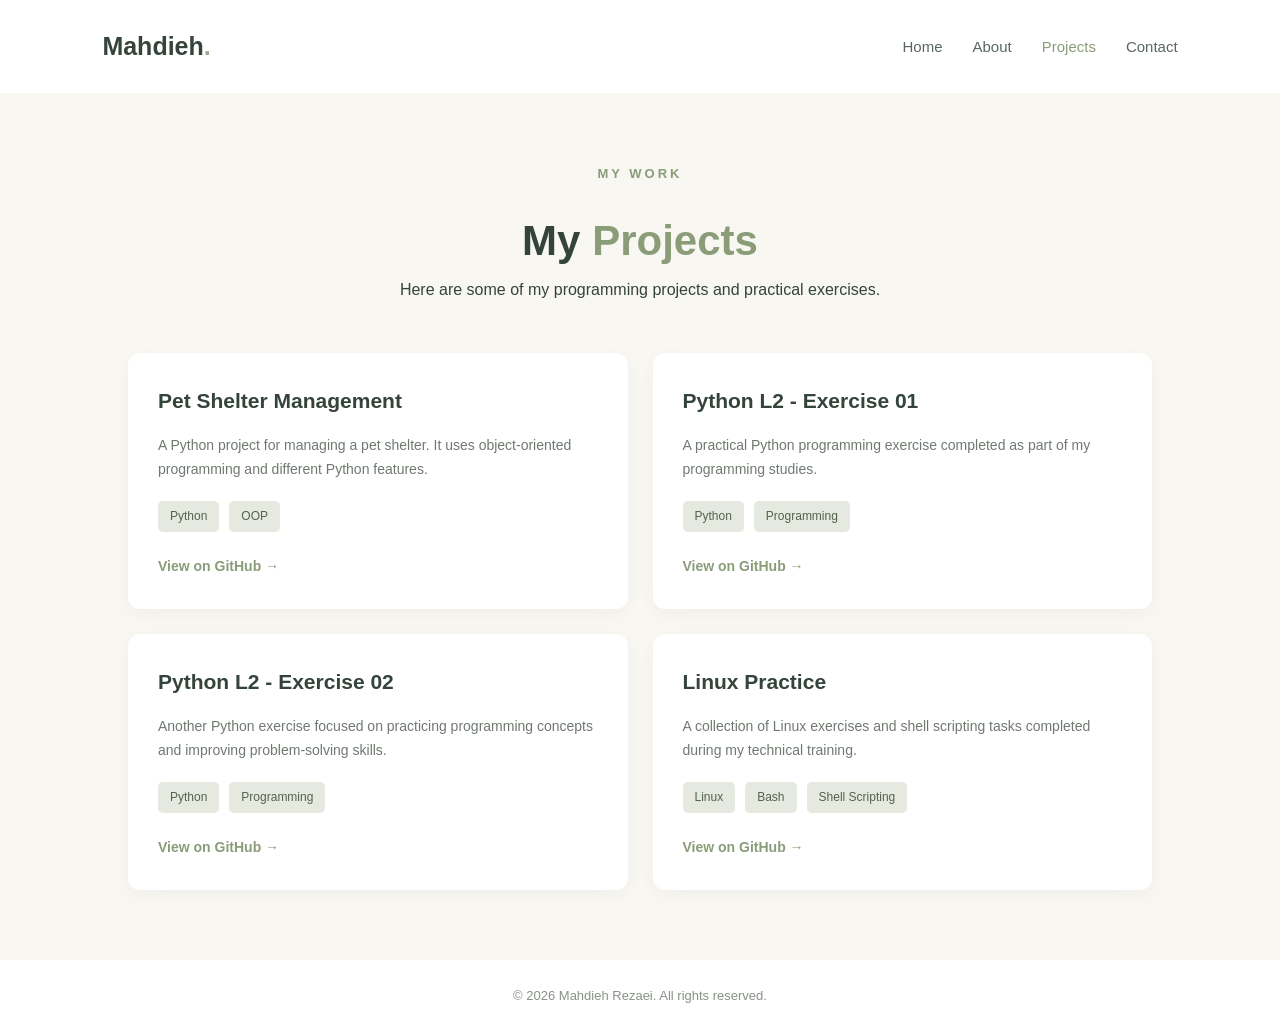
==== projects.html @ 9610d5e5 "Initial portfolio website" ====
<!DOCTYPE html>
<html lang="en">
<head>
    <meta charset="UTF-8">
    <meta name="viewport" content="width=device-width, initial-scale=1.0">
    <meta name="description" content="Explore Python and Linux projects by Mahdieh Rezaei.">
    <title>Projects | Mahdieh Rezaei</title>
    <link rel="stylesheet" href="css/style.css">
</head>
<body>

    <header class="header">
        <nav class="navbar">
            <a href="index.html" class="logo">Mahdieh<span>.</span></a>

            <ul class="nav-links">
                <li><a href="index.html">Home</a></li>
                <li><a href="about.html">About</a></li>
                <li><a href="projects.html" class="active">Projects</a></li>
                <li><a href="contact.html">Contact</a></li>
            </ul>
        </nav>
    </header>

    <main class="projects-section">

        <div class="section-heading">
            <p class="subtitle">MY WORK</p>
            <h1>My <span>Projects</span></h1>
            <p>
                Here are some of my programming projects
                and practical exercises.
            </p>
        </div>

        <div class="projects-grid">

            <div class="project-card">
                <h2>Pet Shelter Management</h2>

                <p>
                    A Python project for managing a pet shelter.
                    It uses object-oriented programming and
                    different Python features.
                </p>

                <div class="project-tags">
                    <span>Python</span>
                    <span>OOP</span>
                </div>

                <a href="https://github.com/MahdiehRezaei/python-pet-shelter"
                   target="_blank"
                   rel="noopener noreferrer"
                   class="project-link">
                    View on GitHub →
                </a>
            </div>

            <div class="project-card">
                <h2>Python L2 - Exercise 01</h2>

                <p>
                    A practical Python programming exercise
                    completed as part of my programming studies.
                </p>

                <div class="project-tags">
                    <span>Python</span>
                    <span>Programming</span>
                </div>

                <a href="https://github.com/MahdiehRezaei/python-l2-01"
                   target="_blank"
                   rel="noopener noreferrer"
                   class="project-link">
                    View on GitHub →
                </a>
            </div>

            <div class="project-card">
                <h2>Python L2 - Exercise 02</h2>

                <p>
                    Another Python exercise focused on
                    practicing programming concepts and
                    improving problem-solving skills.
                </p>

                <div class="project-tags">
                    <span>Python</span>
                    <span>Programming</span>
                </div>

                <a href="https://github.com/MahdiehRezaei/python-l2-02"
                   target="_blank"
                   rel="noopener noreferrer"
                   class="project-link">
                    View on GitHub →
                </a>
            </div>

            <div class="project-card">
                <h2>Linux Practice</h2>

                <p>
                    A collection of Linux exercises and
                    shell scripting tasks completed
                    during my technical training.
                </p>

                <div class="project-tags">
                    <span>Linux</span>
                    <span>Bash</span>
                    <span>Shell Scripting</span>
                </div>

                <a href="https://github.com/MahdiehRezaei/linux-practice"
                   target="_blank"
                   rel="noopener noreferrer"
                   class="project-link">
                    View on GitHub →
                </a>
            </div>

        </div>

    </main>

    <footer class="footer">
        <p>&copy; 2026 Mahdieh Rezaei. All rights reserved.</p>
    </footer>

    <script src="js/script.js"></script>

</body>
</html>
---- css/style.css ----
/* General Styles */
* {
    margin: 0;
    padding: 0;
    box-sizing: border-box;
}

body {
    font-family: Arial, sans-serif;
    background-color: #f8f7f2;
    color: #34443b;
    line-height: 1.7;
}

/* Header */
.header {
    width: 100%;
    padding: 25px 8%;
    background-color: #ffffff;
}

.navbar {
    display: flex;
    justify-content: space-between;
    align-items: center;
}

.logo {
    font-size: 25px;
    font-weight: bold;
    color: #34443b;
    text-decoration: none;
}

.logo span {
    color: #9aab8b;
}

.nav-links {
    display: flex;
    gap: 30px;
    list-style: none;
}

.nav-links a {
    text-decoration: none;
    color: #59675d;
    font-size: 15px;
    transition: color 0.3s;
}

.nav-links a:hover,
.nav-links a.active {
    color: #8a9c78;
}

/* Hero Section */
.hero {
    min-height: 75vh;
    padding: 70px 10%;
    display: flex;
    align-items: center;
    justify-content: space-between;
    gap: 50px;
}

.hero-content {
    max-width: 600px;
}

.subtitle {
    color: #8a9c78;
    font-size: 13px;
    letter-spacing: 3px;
    font-weight: bold;
    margin-bottom: 20px;
}

.hero h1 {
    font-size: 48px;
    line-height: 1.3;
    margin-bottom: 15px;
}

.hero h1 span {
    color: #8a9c78;
}

.hero h2 {
    font-size: 25px;
    font-weight: normal;
    color: #68766b;
    margin-bottom: 20px;
}

.hero-description {
    font-size: 16px;
    color: #707970;
    margin-bottom: 30px;
}

/* Buttons */
.hero-buttons {
    display: flex;
    gap: 15px;
    flex-wrap: wrap;
}

.btn {
    display: inline-block;
    padding: 12px 25px;
    border-radius: 6px;
    text-decoration: none;
    font-size: 14px;
    transition: 0.3s;
}

.primary-btn {
    background-color: #8a9c78;
    color: white;
}

.primary-btn:hover {
    background-color: #718363;
}

.secondary-btn {
    border: 1px solid #8a9c78;
    color: #718363;
}

.secondary-btn:hover {
    background-color: #e9ede4;
}

/* Image Placeholder */
.hero-image {
    width: 300px;
    height: 350px;
    background-color: #e5e9df;
    border-radius: 150px 150px 20px 20px;
    display: flex;
    align-items: center;
    justify-content: center;
}

.image-placeholder {
    width: 85%;
    height: 90%;
    border: 2px dashed #aab69e;
    border-radius: inherit;
    display: flex;
    align-items: center;
    justify-content: center;
    color: #84927a;
    font-size: 13px;
}

/* Footer */
.footer {
    text-align: center;
    padding: 25px;
    background-color: #ffffff;
    color: #899188;
    font-size: 13px;
}

/* Responsive Design */
@media (max-width: 768px) {
    .header {
        padding: 20px 5%;
    }

    .navbar {
        flex-direction: column;
        gap: 20px;
    }

    .nav-links {
        gap: 15px;
        flex-wrap: wrap;
        justify-content: center;
    }

    .hero {
        flex-direction: column-reverse;
        text-align: center;
        padding: 50px 7%;
    }

    .hero h1 {
        font-size: 36px;
    }

    .hero-buttons {
        justify-content: center;
    }

    .hero-image {
        width: 240px;
        height: 280px;
    }
}

/* About Page */

.about-section {
    padding: 70px 10%;
    min-height: 75vh;
}

.section-heading {
    text-align: center;
    margin-bottom: 50px;
}

.section-heading h1 {
    font-size: 42px;
}

.section-heading h1 span {
    color: #8a9c78;
}

.about-content {
    display: flex;
    justify-content: space-between;
    align-items: center;
    gap: 40px;
}

.about-text {
    flex: 2;
}

.about-text h2 {
    margin-bottom: 20px;
    font-size: 25px;
}

.about-text p {
    color: #707970;
    margin-bottom: 15px;
}

.education-card {
    flex: 1;
    background: white;
    padding: 30px;
    border-radius: 12px;
    box-shadow: 0 5px 20px rgba(0,0,0,0.04);
}

.education-card h2 {
    color: #8a9c78;
    margin-bottom: 20px;
}

.education-card p {
    color: #707970;
    margin-top: 10px;
}

.skills-section {
    margin-top: 60px;
}

.skills-section h2 {
    margin-bottom: 25px;
}

.skills-list {
    display: flex;
    flex-wrap: wrap;
    gap: 15px;
}

.skills-list span {
    background: #e5e9df;
    color: #53634d;
    padding: 12px 22px;
    border-radius: 8px;
    font-size: 14px;
}

@media (max-width: 768px) {
    .about-content {
        flex-direction: column;
    }

    .education-card {
        width: 100%;
    }

    .section-heading h1 {
        font-size: 34px;
    }
}

/* Projects Page */

.projects-section {
    padding: 70px 10%;
    min-height: 75vh;
}

.projects-grid {
    display: grid;
    grid-template-columns: repeat(2, 1fr);
    gap: 25px;
}

.project-card {
    background-color: #ffffff;
    padding: 30px;
    border-radius: 12px;
    box-shadow: 0 5px 20px rgba(0, 0, 0, 0.04);
    transition: transform 0.3s, box-shadow 0.3s;
}

.project-card:hover {
    transform: translateY(-5px);
    box-shadow: 0 10px 25px rgba(0, 0, 0, 0.08);
}

.project-card h2 {
    font-size: 21px;
    margin-bottom: 15px;
    color: #34443b;
}

.project-card p {
    color: #707970;
    font-size: 14px;
    margin-bottom: 20px;
}

.project-tags {
    display: flex;
    flex-wrap: wrap;
    gap: 10px;
    margin-bottom: 20px;
}

.project-tags span {
    background-color: #e5e9df;
    color: #53634d;
    padding: 5px 12px;
    border-radius: 5px;
    font-size: 12px;
}

.project-link {
    display: inline-block;
    color: #8a9c78;
    text-decoration: none;
    font-weight: bold;
    font-size: 14px;
}

.project-link:hover {
    color: #53634d;
    text-decoration: underline;
}

/* Responsive Projects */

@media (max-width: 768px) {
    .projects-section {
        padding: 50px 7%;
    }

    .projects-grid {
        grid-template-columns: 1fr;
    }
}

/* Contact Page */

.contact-section {
    padding: 70px 10%;
    min-height: 75vh;
}

.contact-intro {
    color: #707970;
    margin-top: 15px;
}

.contact-content {
    display: grid;
    grid-template-columns: 1fr 1.5fr;
    gap: 40px;
    align-items: start;
}

.contact-info,
.contact-form {
    background-color: #ffffff;
    padding: 30px;
    border-radius: 12px;
    box-shadow: 0 5px 20px rgba(0, 0, 0, 0.04);
}

.contact-info h2,
.contact-form h2 {
    margin-bottom: 20px;
    color: #34443b;
}

.contact-info p {
    color: #707970;
    margin-bottom: 25px;
}

.contact-item {
    display: flex;
    flex-direction: column;
    gap: 5px;
    margin-bottom: 20px;
}

.contact-item strong {
    color: #53634d;
}

.contact-item a {
    color: #8a9c78;
    text-decoration: none;
}

.contact-item a:hover {
    text-decoration: underline;
}

.contact-form form {
    display: flex;
    flex-direction: column;
}

.contact-form label {
    margin-bottom: 8px;
    color: #53634d;
    font-size: 14px;
    font-weight: bold;
}

.contact-form input,
.contact-form textarea {
    width: 100%;
    padding: 12px;
    margin-bottom: 20px;
    border: 1px solid #e0e5da;
    border-radius: 6px;
    background-color: #f8f7f2;
    color: #34443b;
    font-family: Arial, sans-serif;
    font-size: 14px;
}

.contact-form input:focus,
.contact-form textarea:focus {
    outline: none;
    border-color: #8a9c78;
}

.contact-form textarea {
    resize: vertical;
}

.contact-form button {
    border: none;
    cursor: pointer;
    font-family: Arial, sans-serif;
    align-self: flex-start;
}

@media (max-width: 768px) {
    .contact-section {
        padding: 50px 7%;
    }

    .contact-content {
        grid-template-columns: 1fr;
    }
}
/* Profile Image */

.hero-image {
    overflow: hidden;
}

.hero-image img {
    width: 100%;
    height: 100%;
    object-fit: cover;
    border-radius: inherit;
}
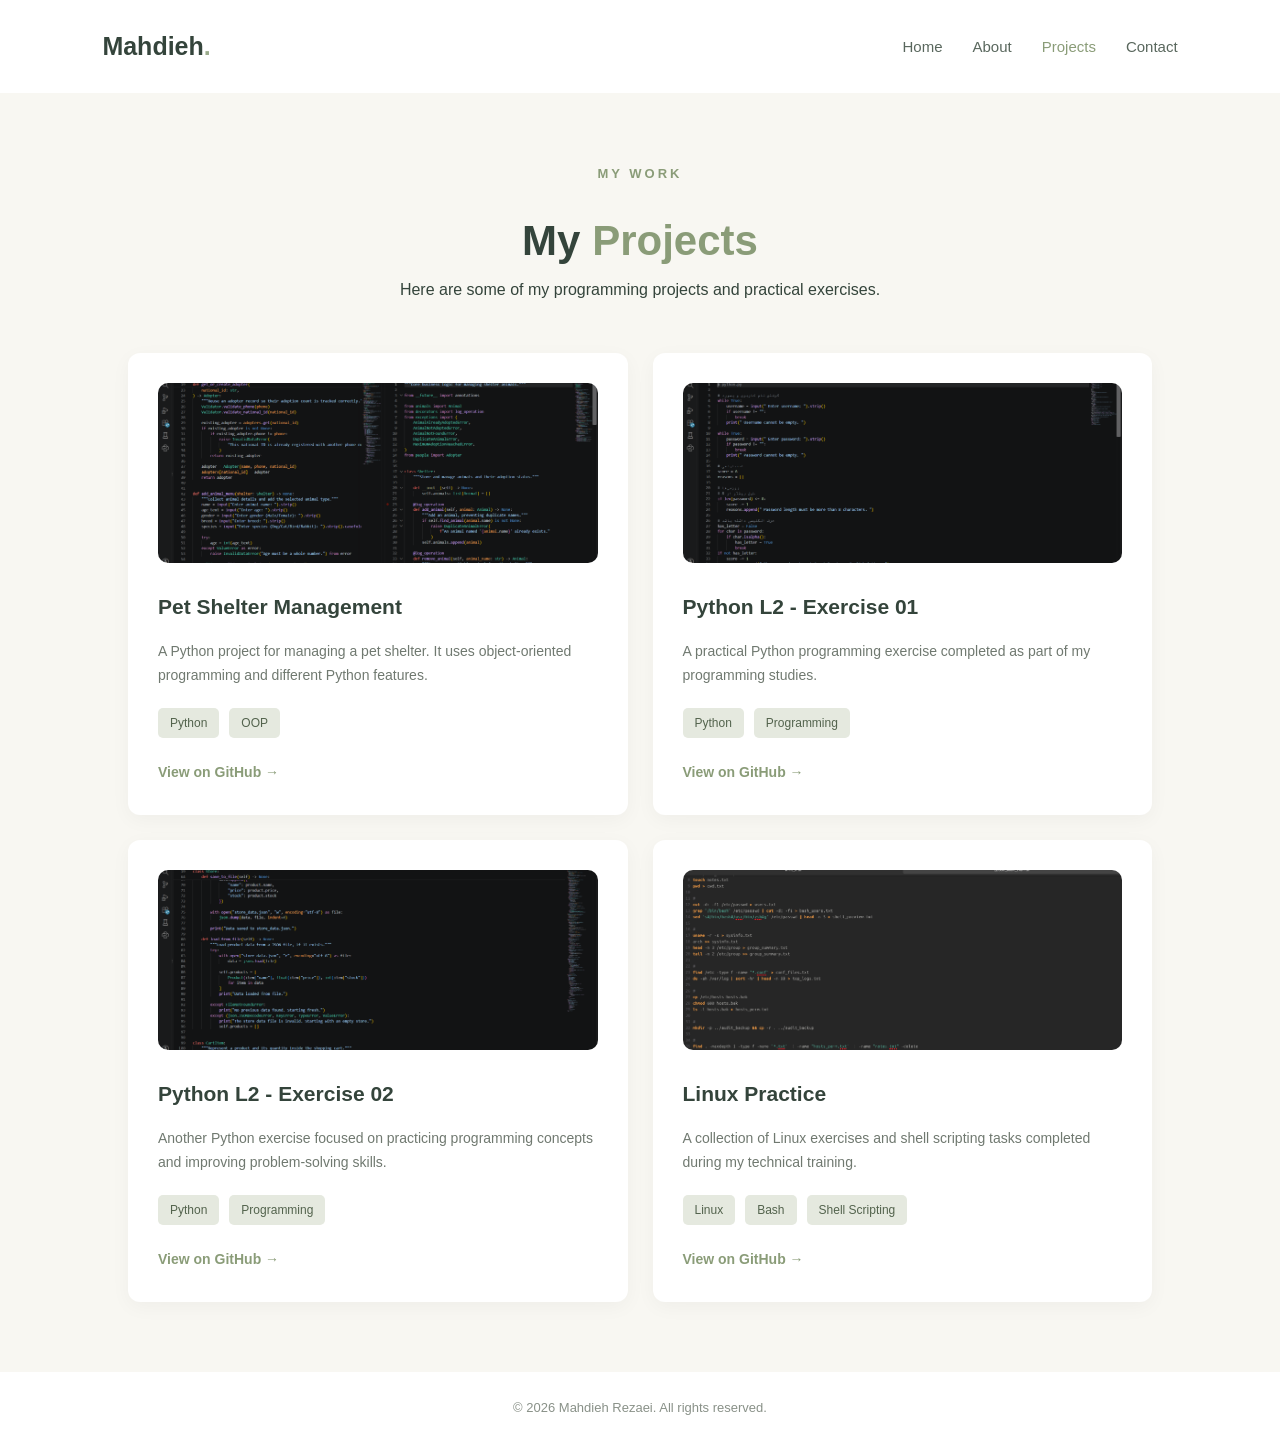
==== commit afc38a15: "Add project screenshots to portfolio" ====
--- a/projects.html
+++ b/projects.html
@@ -37,6 +37,10 @@
         <div class="projects-grid">
 
             <div class="project-card">
+                <img src="images/pet-shelter.png"
+                   alt="Pet Shelter Management project screenshot"
+                   class="project-image">
+
                 <h2>Pet Shelter Management</h2>
 
                 <p>
@@ -59,6 +63,9 @@
             </div>
 
             <div class="project-card">
+                <img src="images/python-exercise-01.png"
+                   alt="Python Exercise 01 screenshot"
+                   class="project-image">
                 <h2>Python L2 - Exercise 01</h2>
 
                 <p>
@@ -80,6 +87,9 @@
             </div>
 
             <div class="project-card">
+                <img src="images/python-exercise-02.png"
+                   alt="Python Exercise 02 screenshot"
+                   class="project-image">
                 <h2>Python L2 - Exercise 02</h2>
 
                 <p>
@@ -102,6 +112,9 @@
             </div>
 
             <div class="project-card">
+                <img src="images/linux-practice.png"
+                   alt="Linux Practice screenshot"
+                   class="project-image">
                 <h2>Linux Practice</h2>
 
                 <p>
--- a/css/style.css
+++ b/css/style.css
@@ -497,4 +497,10 @@
     object-fit: cover;
     border-radius: inherit;
 }
-
+.project-image {
+    width: 100%;
+    height: 180px;
+    object-fit: cover;
+    border-radius: 10px;
+    margin-bottom: 18px;
+}
